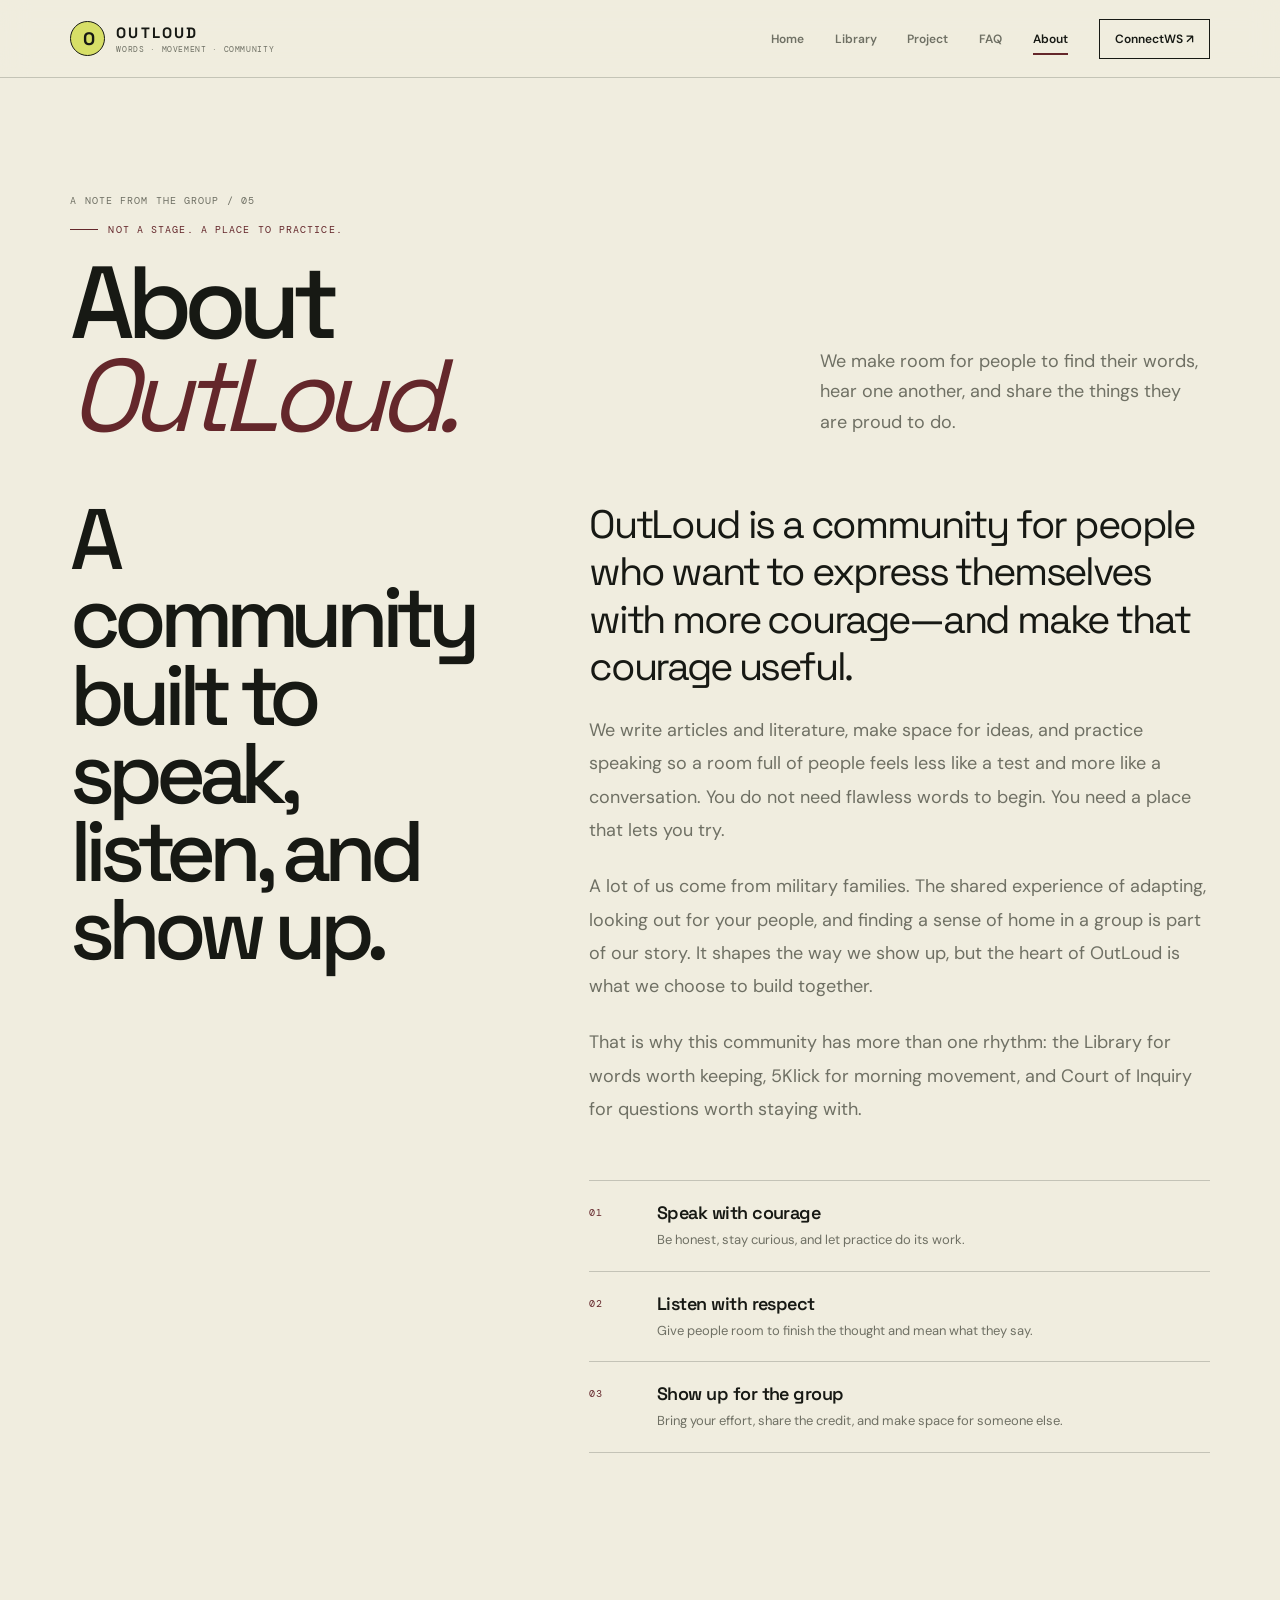
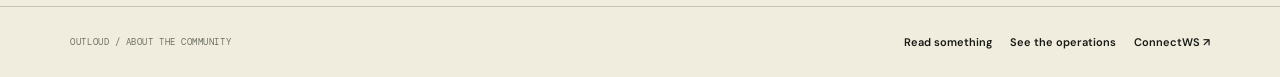
==== about.html @ 9e8a2b51 "Edited the whole shi, so v1" ====
<!doctype html>
<html lang="en">
  <head>
    <meta charset="UTF-8" />
    <meta name="viewport" content="width=device-width, initial-scale=1.0" />
    <meta name="theme-color" content="#f0eddf" />
    <meta name="description" content="Meet OutLoud: a community for expression, curiosity, and showing up for one another." />
    <title>About — OutLoud</title>
    <link rel="stylesheet" href="./site.css" />
    <script src="./site.js" defer></script>
  </head>
  <body>
    <header class="site-header">
      <a class="brand" href="./index.html" aria-label="OutLoud home">
        <span class="brand-mark" aria-hidden="true">O</span>
        <span>OUTLOUD<span class="brand-caption">WORDS · MOVEMENT · COMMUNITY</span></span>
      </a>
      <button class="menu-toggle" type="button" aria-label="Open navigation" aria-expanded="false" aria-controls="primary-nav"><span></span></button>
      <nav class="primary-nav" id="primary-nav" aria-label="Main navigation">
        <a href="./index.html">Home</a><a href="./library.html">Library</a>
        <a href="./project.html">Project</a><a href="./faq.html">FAQ</a><a href="./about.html" aria-current="page">About</a>
        <a class="nav-cta" href="./connectws.html">ConnectWS <span aria-hidden="true">↗</span></a>
      </nav>
    </header>

    <main class="page-main">
      <section class="page-intro wrap">
        <div>
          <span class="micro-label page-number">A NOTE FROM THE GROUP / 05</span>
          <p class="eyebrow">Not a stage. A place to practice.</p>
          <h1 class="display-title">About<br /><em>OutLoud.</em></h1>
        </div>
        <p class="lead">We make room for people to find their words, hear one another, and share the things they are proud to do.</p>
      </section>

      <section class="about-grid wrap">
        <h2 class="display-title">A community built to speak, listen, and show up.</h2>
        <div class="about-copy">
          <p>OutLoud is a community for people who want to express themselves with more courage—and make that courage useful.</p>
          <p>We write articles and literature, make space for ideas, and practice speaking so a room full of people feels less like a test and more like a conversation. You do not need flawless words to begin. You need a place that lets you try.</p>
          <p>A lot of us come from military families. The shared experience of adapting, looking out for your people, and finding a sense of home in a group is part of our story. It shapes the way we show up, but the heart of OutLoud is what we choose to build together.</p>
          <p>That is why this community has more than one rhythm: the Library for words worth keeping, 5Klick for morning movement, and Court of Inquiry for questions worth staying with.</p>

          <div class="value-list" aria-label="What guides OutLoud">
            <article class="value-row">
              <span class="micro-label">01</span>
              <div><h2>Speak with courage</h2><p>Be honest, stay curious, and let practice do its work.</p></div>
            </article>
            <article class="value-row">
              <span class="micro-label">02</span>
              <div><h2>Listen with respect</h2><p>Give people room to finish the thought and mean what they say.</p></div>
            </article>
            <article class="value-row">
              <span class="micro-label">03</span>
              <div><h2>Show up for the group</h2><p>Bring your effort, share the credit, and make space for someone else.</p></div>
            </article>
          </div>
        </div>
      </section>
    </main>

    <footer class="site-footer">
      <div class="footer-inner">
        <p>OUTLOUD / ABOUT THE COMMUNITY</p>
        <nav class="footer-links" aria-label="Footer navigation">
          <a href="./library.html">Read something</a><a href="./project.html">See the operations</a><a href="./connectws.html">ConnectWS ↗</a>
        </nav>
      </div>
    </footer>
  </body>
</html>
---- site.css ----
@import url("https://fonts.googleapis.com/css2?family=DM+Mono:wght@400;500&family=DM+Sans:wght@400;500;600;700&family=Space+Grotesk:wght@400;500;600;700&display=swap");

:root {
  color-scheme: light;
  --paper: #f0eddf;
  --paper-deep: #e4dfcd;
  --ink: #171914;
  --muted: #6f7064;
  --line: rgba(23, 25, 20, 0.2);
  --signal: #d7df67;
  --wine: #64272b;
  --white: #faf9f3;
  --font-display: "Space Grotesk", sans-serif;
  --font-body: "DM Sans", sans-serif;
  --font-mono: "DM Mono", monospace;
}

* {
  box-sizing: border-box;
}

html {
  min-width: 320px;
  scroll-behavior: smooth;
  background: var(--paper);
}

body {
  margin: 0;
  color: var(--ink);
  background: var(--paper);
  font-family: var(--font-body);
  -webkit-font-smoothing: antialiased;
}

body,
button,
input,
textarea {
  font-family: var(--font-body);
}

a {
  color: inherit;
  text-decoration: none;
}

button,
input,
textarea {
  color: inherit;
}

button,
a {
  -webkit-tap-highlight-color: transparent;
}

::selection {
  color: var(--ink);
  background: var(--signal);
}

.visually-hidden {
  position: absolute;
  width: 1px;
  height: 1px;
  overflow: hidden;
  clip: rect(0, 0, 0, 0);
  white-space: nowrap;
  clip-path: inset(50%);
}

:focus-visible {
  outline: 2px solid var(--wine);
  outline-offset: 4px;
}

.site-header {
  position: sticky;
  z-index: 20;
  top: 0;
  display: flex;
  min-height: 78px;
  align-items: center;
  justify-content: space-between;
  gap: 24px;
  padding: 10px clamp(20px, 5.5vw, 84px);
  border-bottom: 1px solid var(--line);
  background: rgba(240, 237, 223, 0.94);
  backdrop-filter: blur(14px);
}

.brand {
  display: inline-flex;
  flex: 0 0 auto;
  align-items: center;
  gap: 11px;
  font-family: var(--font-display);
  font-size: 15px;
  font-weight: 700;
  letter-spacing: 0.14em;
  line-height: 1;
}

.brand-mark {
  display: grid;
  width: 35px;
  height: 35px;
  place-items: center;
  border: 1px solid var(--ink);
  border-radius: 50%;
  background: var(--signal);
  font-size: 18px;
  letter-spacing: -0.08em;
}

.brand-caption {
  display: block;
  margin-top: 5px;
  color: var(--muted);
  font-family: var(--font-mono);
  font-size: 8px;
  font-weight: 400;
  letter-spacing: 0.08em;
}

.primary-nav {
  display: flex;
  align-items: center;
  gap: clamp(16px, 2.4vw, 36px);
}

.primary-nav a {
  padding: 8px 0;
  color: var(--muted);
  font-size: 12px;
  font-weight: 600;
  transition: color 160ms ease;
}

.primary-nav a:hover,
.primary-nav a[aria-current="page"] {
  color: var(--ink);
}

.primary-nav a[aria-current="page"] {
  box-shadow: inset 0 -2px var(--wine);
}

.nav-cta {
  padding: 11px 15px !important;
  border: 1px solid var(--ink);
  color: var(--ink) !important;
}

.nav-cta:hover {
  background: var(--ink);
  color: var(--paper) !important;
}

.menu-toggle {
  display: none;
  width: 42px;
  height: 42px;
  align-items: center;
  justify-content: center;
  border: 1px solid var(--ink);
  background: transparent;
  cursor: pointer;
}

.menu-toggle span,
.menu-toggle::before,
.menu-toggle::after {
  position: absolute;
  width: 17px;
  height: 1px;
  background: var(--ink);
  content: "";
  transition: transform 160ms ease;
}

.menu-toggle {
  position: relative;
}

.menu-toggle span {
  transform: translateY(0);
}

.menu-toggle::before {
  transform: translateY(-5px);
}

.menu-toggle::after {
  transform: translateY(5px);
}

.menu-toggle[aria-expanded="true"] span {
  transform: scaleX(0);
}

.menu-toggle[aria-expanded="true"]::before {
  transform: rotate(45deg);
}

.menu-toggle[aria-expanded="true"]::after {
  transform: rotate(-45deg);
}

.page-main {
  min-height: 72vh;
}

.wrap {
  width: min(1280px, calc(100% - clamp(40px, 11vw, 168px)));
  margin-inline: auto;
}

.eyebrow,
.micro-label {
  font-family: var(--font-mono);
  font-size: 10px;
  letter-spacing: 0.11em;
  line-height: 1.5;
  text-transform: uppercase;
}

.eyebrow {
  display: flex;
  align-items: center;
  gap: 10px;
  margin: 0 0 19px;
  color: var(--wine);
}

.eyebrow::before {
  width: 28px;
  height: 1px;
  background: currentColor;
  content: "";
}

.display-title {
  margin: 0;
  font-family: var(--font-display);
  font-size: clamp(3.2rem, 8.5vw, 8.2rem);
  font-weight: 500;
  letter-spacing: -0.085em;
  line-height: 0.91;
}

.display-title em {
  color: var(--wine);
  font-weight: 400;
}

.lead {
  max-width: 490px;
  color: var(--muted);
  font-size: clamp(15px, 1.5vw, 18px);
  line-height: 1.7;
}

.button {
  display: inline-flex;
  min-height: 48px;
  align-items: center;
  justify-content: center;
  gap: 18px;
  padding: 0 18px;
  border: 1px solid var(--ink);
  background: transparent;
  font-size: 11px;
  font-weight: 700;
  letter-spacing: 0.07em;
  text-transform: uppercase;
  transition:
    background 160ms ease,
    color 160ms ease,
    transform 160ms ease;
}

.button:hover {
  transform: translateY(-2px);
  background: var(--ink);
  color: var(--paper);
}

.button--dark {
  background: var(--ink);
  color: var(--paper);
}

.button--dark:hover {
  background: var(--wine);
}

.button-arrow {
  font-size: 17px;
  line-height: 0;
}

.home-hero {
  position: relative;
  display: grid;
  min-height: min(760px, calc(100svh - 78px));
  grid-template-columns: 1.1fr 0.9fr;
  align-items: center;
  overflow: hidden;
  padding-block: 70px 82px;
}

.home-hero::before {
  position: absolute;
  top: 7%;
  right: -9%;
  width: min(58vw, 790px);
  aspect-ratio: 1;
  border: 1px solid var(--line);
  border-radius: 50%;
  content: "";
}

.hero-copy {
  position: relative;
  z-index: 2;
  padding: 0 0 22px;
}

.hero-copy .display-title {
  max-width: 750px;
  font-size: clamp(3.8rem, 7.2vw, 7rem);
}

.hero-copy .lead {
  margin: 27px 0 27px;
}

.hero-actions {
  display: flex;
  flex-wrap: wrap;
  gap: 10px;
}

.hero-art {
  position: relative;
  z-index: 1;
  display: grid;
  min-height: 450px;
  place-items: center;
}

.hero-art::before {
  position: absolute;
  width: min(36vw, 450px);
  aspect-ratio: 1;
  border-radius: 50%;
  background: var(--signal);
  content: "";
}

.hero-art img {
  position: relative;
  width: min(62%, 330px);
  height: auto;
  transform: rotate(9deg);
}

.orbit-note {
  position: absolute;
  right: 3%;
  bottom: 8%;
  display: grid;
  width: 104px;
  height: 104px;
  place-items: center;
  border: 1px solid var(--ink);
  border-radius: 50%;
  background: var(--paper);
  font-family: var(--font-mono);
  font-size: 9px;
  line-height: 1.5;
  text-align: center;
  transform: rotate(10deg);
}

.hero-index {
  position: absolute;
  right: 0;
  bottom: 22px;
  left: 0;
  display: flex;
  justify-content: space-between;
  padding-top: 12px;
  border-top: 1px solid var(--line);
  color: var(--muted);
}

.hero-index span:last-child {
  color: var(--ink);
}

.ticker {
  overflow: hidden;
  border-block: 1px solid var(--ink);
  background: var(--signal);
}

.ticker-track {
  display: flex;
  width: max-content;
  align-items: center;
  gap: 32px;
  padding: 13px 0;
  animation: ticker-scroll 28s linear infinite;
}

.ticker-track span {
  font-family: var(--font-mono);
  font-size: 10px;
  letter-spacing: 0.12em;
  text-transform: uppercase;
}

.ticker-track b {
  color: var(--wine);
  font-size: 16px;
}

@keyframes ticker-scroll {
  to {
    transform: translateX(-50%);
  }
}

.section {
  padding-block: clamp(76px, 10vw, 142px);
}

.section-heading {
  display: flex;
  align-items: end;
  justify-content: space-between;
  gap: 30px;
  margin-bottom: 38px;
}

.section-heading h2 {
  max-width: 680px;
  margin: 0;
  font-family: var(--font-display);
  font-size: clamp(2.4rem, 5.8vw, 5.6rem);
  font-weight: 500;
  letter-spacing: -0.075em;
  line-height: 0.97;
}

.section-heading p {
  max-width: 340px;
  margin: 0;
  color: var(--muted);
  font-size: 14px;
  line-height: 1.65;
}

.home-cards {
  display: grid;
  grid-template-columns: 1fr 1fr;
  gap: 14px;
}

.home-card {
  position: relative;
  display: flex;
  min-height: 290px;
  flex-direction: column;
  justify-content: space-between;
  overflow: hidden;
  padding: clamp(22px, 3.2vw, 42px);
  border: 1px solid var(--ink);
  background: var(--white);
}

.home-card--signal {
  background: var(--signal);
}

.home-card .micro-label {
  color: var(--muted);
}

.home-card h3 {
  max-width: 470px;
  margin: 42px 0 8px;
  font-family: var(--font-display);
  font-size: clamp(2rem, 4vw, 3.8rem);
  font-weight: 500;
  letter-spacing: -0.07em;
  line-height: 0.95;
}

.home-card p {
  max-width: 390px;
  margin: 12px 0 24px;
  color: var(--muted);
  font-size: 14px;
  line-height: 1.6;
}

.card-link {
  display: inline-flex;
  width: fit-content;
  align-items: center;
  gap: 12px;
  padding-bottom: 4px;
  border-bottom: 1px solid currentColor;
  font-size: 11px;
  font-weight: 700;
  letter-spacing: 0.06em;
  text-transform: uppercase;
}

.home-card .card-index {
  position: absolute;
  top: 17px;
  right: 20px;
  font-family: var(--font-mono);
  font-size: 10px;
}

.manifesto {
  display: grid;
  grid-template-columns: 0.75fr 1.25fr;
  gap: clamp(34px, 8vw, 120px);
  border-top: 1px solid var(--line);
}

.manifesto h2 {
  margin: 0;
  font-family: var(--font-display);
  font-size: clamp(2.4rem, 5vw, 4.8rem);
  font-weight: 500;
  letter-spacing: -0.08em;
  line-height: 0.98;
}

.manifesto-copy {
  max-width: 590px;
  padding-top: 7px;
  color: var(--muted);
  font-size: 16px;
  line-height: 1.8;
}

.manifesto-copy strong {
  color: var(--ink);
}

.page-intro {
  display: grid;
  grid-template-columns: 1fr 0.55fr;
  align-items: end;
  gap: 40px;
  padding-block: clamp(65px, 9vw, 120px) 48px;
}

.page-intro .display-title {
  font-size: clamp(3.4rem, 8vw, 7.4rem);
}

.page-intro .lead {
  margin: 0 0 5px;
}

.page-number {
  display: block;
  margin-bottom: 14px;
  color: var(--muted);
}

.library-board {
  padding-block: clamp(48px, 7vw, 88px) 100px;
  background: var(--ink);
  color: var(--paper);
}

.library-board .section-heading {
  border-bottom: 1px solid rgba(240, 237, 223, 0.25);
  padding-bottom: 24px;
}

.library-board .section-heading h2 {
  font-size: clamp(2rem, 4vw, 3.7rem);
}

.library-board .section-heading p,
.library-board .micro-label {
  color: #b7b7a9;
}

.library-controls {
  display: flex;
  flex-wrap: wrap;
  align-items: center;
  justify-content: space-between;
  gap: 16px;
  margin-bottom: 22px;
}

.filter-list {
  display: flex;
  flex-wrap: wrap;
  gap: 8px;
}

.filter-button {
  min-height: 36px;
  padding: 0 13px;
  border: 1px solid rgba(240, 237, 223, 0.34);
  background: transparent;
  color: var(--paper);
  cursor: pointer;
  font-size: 11px;
}

.filter-button[aria-pressed="true"],
.filter-button:hover {
  border-color: var(--signal);
  background: var(--signal);
  color: var(--ink);
}

.library-search {
  width: min(100%, 260px);
  min-height: 38px;
  padding: 0 12px;
  border: 1px solid rgba(240, 237, 223, 0.34);
  border-radius: 0;
  background: transparent;
  color: var(--paper);
  font-size: 12px;
}

.library-search::placeholder {
  color: #b7b7a9;
}

.story-list {
  display: grid;
  grid-template-columns: repeat(2, minmax(0, 1fr));
  gap: 12px;
}

.story-card {
  align-self: start;
  border: 1px solid rgba(240, 237, 223, 0.32);
  background: #22241e;
}

.story-card[hidden] {
  display: none;
}

.story-card summary {
  position: relative;
  display: flex;
  min-height: 240px;
  flex-direction: column;
  justify-content: space-between;
  padding: clamp(20px, 3vw, 34px);
  cursor: pointer;
  list-style: none;
}

.story-card summary::-webkit-details-marker {
  display: none;
}

.story-meta {
  display: flex;
  align-items: center;
  justify-content: space-between;
  gap: 14px;
  color: #b7b7a9;
  font-family: var(--font-mono);
  font-size: 9px;
  letter-spacing: 0.08em;
  text-transform: uppercase;
}

.story-category {
  color: var(--signal);
}

.story-card h3 {
  max-width: 540px;
  margin: 44px 0 10px;
  font-family: var(--font-display);
  font-size: clamp(1.7rem, 3.1vw, 3rem);
  font-weight: 500;
  letter-spacing: -0.065em;
  line-height: 0.98;
}

.story-card .story-teaser {
  max-width: 500px;
  margin: 0;
  color: #c1c1b6;
  font-size: 13px;
  line-height: 1.6;
}

.story-read {
  display: inline-flex;
  align-items: center;
  gap: 9px;
  margin-top: 19px;
  color: var(--signal);
  font-size: 10px;
  font-weight: 700;
  letter-spacing: 0.09em;
  text-transform: uppercase;
}

.story-body {
  padding: 0 clamp(20px, 3vw, 34px) 30px;
  border-top: 1px solid rgba(240, 237, 223, 0.2);
  color: #d6d5ca;
  font-size: 14px;
  line-height: 1.8;
}

.story-body p {
  max-width: 680px;
}

.empty-results {
  grid-column: 1 / -1;
  padding: 28px 0;
  color: #c1c1b6;
}

.operations-grid {
  display: grid;
  grid-template-columns: 1fr 1fr;
  gap: 14px;
  padding-bottom: 64px;
}

.operation-card {
  position: relative;
  display: flex;
  min-height: 470px;
  flex-direction: column;
  justify-content: space-between;
  overflow: hidden;
  padding: clamp(24px, 3.5vw, 46px);
  border: 1px solid var(--ink);
  background: var(--paper-deep);
}

.operation-card--coi {
  background: var(--wine);
  color: var(--paper);
}

.operation-top {
  display: flex;
  justify-content: space-between;
  gap: 18px;
}

.operation-index {
  font-family: var(--font-mono);
  font-size: 10px;
}

.operation-stamp {
  display: grid;
  width: 74px;
  height: 74px;
  place-items: center;
  border: 1px solid currentColor;
  border-radius: 50%;
  font-family: var(--font-mono);
  font-size: 9px;
  line-height: 1.4;
  text-align: center;
  transform: rotate(9deg);
}

.operation-card h2 {
  position: relative;
  z-index: 1;
  max-width: 500px;
  margin: 68px 0 12px;
  font-family: var(--font-display);
  font-size: clamp(2.5rem, 5.5vw, 5.5rem);
  font-weight: 500;
  letter-spacing: -0.08em;
  line-height: 0.9;
}

.operation-card p {
  position: relative;
  z-index: 1;
  max-width: 400px;
  color: var(--muted);
  font-size: 14px;
  line-height: 1.65;
}

.operation-card--coi p {
  color: #e1ccca;
}

.operation-mark {
  position: absolute;
  right: -26px;
  bottom: 58px;
  color: rgba(23, 25, 20, 0.07);
  font-family: var(--font-display);
  font-size: clamp(9rem, 20vw, 18rem);
  font-weight: 700;
  letter-spacing: -0.12em;
  line-height: 0.8;
}

.operation-card--coi .operation-mark {
  color: rgba(240, 237, 223, 0.08);
}

.operation-card .card-link {
  position: relative;
  z-index: 1;
}

.operation-details {
  padding-block: 55px 85px;
  border-top: 1px solid var(--line);
}

.operation-detail {
  display: grid;
  grid-template-columns: 0.75fr 1.25fr;
  gap: clamp(34px, 7vw, 110px);
  padding-block: clamp(38px, 6vw, 72px);
  border-bottom: 1px solid var(--line);
  scroll-margin-top: 90px;
}

.operation-detail h2 {
  margin: 0;
  font-family: var(--font-display);
  font-size: clamp(2.6rem, 5.6vw, 5.6rem);
  font-weight: 500;
  letter-spacing: -0.08em;
  line-height: 0.9;
}

.operation-detail h2 span {
  display: block;
  margin-bottom: 12px;
  color: var(--wine);
  font-family: var(--font-mono);
  font-size: 10px;
  letter-spacing: 0.1em;
}

.operation-detail-copy {
  max-width: 680px;
  color: var(--muted);
  font-size: 15px;
  line-height: 1.8;
}

.operation-detail-copy h3 {
  margin: 28px 0 10px;
  color: var(--ink);
  font-family: var(--font-display);
  font-size: 20px;
  letter-spacing: -0.03em;
}

.report-grid {
  display: grid;
  grid-template-columns: repeat(2, minmax(0, 1fr));
  gap: 9px;
  margin-top: 24px;
}

.report-cell {
  padding: 18px;
  border: 1px solid var(--line);
  background: rgba(250, 249, 243, 0.55);
}

.report-cell .micro-label {
  display: block;
  margin-bottom: 7px;
  color: var(--wine);
}

.report-cell p {
  margin: 0;
  color: var(--ink);
  font-size: 13px;
  line-height: 1.6;
}

.notice {
  padding: 13px 15px;
  border-left: 2px solid var(--wine);
  background: var(--paper-deep);
  color: var(--muted);
  font-size: 12px;
  line-height: 1.6;
}

.faq-list {
  padding-bottom: clamp(80px, 11vw, 140px);
}

.faq-item {
  border-top: 1px solid var(--ink);
}

.faq-item:last-child {
  border-bottom: 1px solid var(--ink);
}

.faq-item summary {
  display: grid;
  grid-template-columns: 60px 1fr 30px;
  align-items: center;
  gap: 16px;
  padding: 23px 0;
  cursor: pointer;
  list-style: none;
}

.faq-item summary::-webkit-details-marker {
  display: none;
}

.faq-number {
  color: var(--wine);
  font-family: var(--font-mono);
  font-size: 10px;
}

.faq-question {
  font-family: var(--font-display);
  font-size: clamp(1.2rem, 2.4vw, 2rem);
  font-weight: 500;
  letter-spacing: -0.045em;
}

.faq-plus {
  position: relative;
  width: 21px;
  height: 21px;
  justify-self: end;
}

.faq-plus::before,
.faq-plus::after {
  position: absolute;
  top: 10px;
  left: 2px;
  width: 17px;
  height: 1px;
  background: var(--ink);
  content: "";
  transition: transform 160ms ease;
}

.faq-plus::after {
  transform: rotate(90deg);
}

.faq-item[open] .faq-plus::after {
  transform: rotate(0);
}

.faq-answer {
  max-width: 720px;
  margin: -4px 45px 24px 76px;
  color: var(--muted);
  font-size: 14px;
  line-height: 1.8;
}

.about-grid {
  display: grid;
  grid-template-columns: 0.72fr 1.28fr;
  gap: clamp(38px, 9vw, 130px);
  padding-block: 10px clamp(88px, 12vw, 155px);
}

.about-grid .display-title {
  position: sticky;
  top: 120px;
  align-self: start;
  font-size: clamp(3rem, 6.7vw, 6.6rem);
}

.about-copy {
  max-width: 720px;
}

.about-copy > p {
  margin: 0 0 23px;
  color: var(--muted);
  font-size: clamp(15px, 1.6vw, 18px);
  line-height: 1.85;
}

.about-copy > p:first-child {
  color: var(--ink);
  font-family: var(--font-display);
  font-size: clamp(1.6rem, 3.1vw, 2.7rem);
  letter-spacing: -0.055em;
  line-height: 1.2;
}

.value-list {
  margin-top: 54px;
  border-top: 1px solid var(--line);
}

.value-row {
  display: grid;
  grid-template-columns: 50px 1fr;
  gap: 18px;
  padding: 20px 0;
  border-bottom: 1px solid var(--line);
}

.value-row .micro-label {
  padding-top: 4px;
  color: var(--wine);
}

.value-row h2 {
  margin: 0 0 5px;
  font-family: var(--font-display);
  font-size: 18px;
  font-weight: 600;
  letter-spacing: -0.03em;
}

.value-row p {
  margin: 0;
  color: var(--muted);
  font-size: 13px;
  line-height: 1.65;
}

.contact-layout {
  display: grid;
  grid-template-columns: 0.7fr 1.3fr;
  gap: clamp(36px, 9vw, 130px);
  padding-block: 10px clamp(88px, 12vw, 150px);
}

.contact-aside {
  padding-top: 8px;
}

.contact-aside h2 {
  margin: 0 0 18px;
  font-family: var(--font-display);
  font-size: clamp(2rem, 3.8vw, 3.5rem);
  font-weight: 500;
  letter-spacing: -0.07em;
  line-height: 0.98;
}

.contact-aside p {
  color: var(--muted);
  font-size: 14px;
  line-height: 1.75;
}

.contact-form {
  display: grid;
  grid-template-columns: 1fr 1fr;
  gap: 21px 14px;
}

.form-field {
  display: flex;
  flex-direction: column;
  gap: 8px;
}

.form-field--wide {
  grid-column: 1 / -1;
}

.form-field label {
  font-family: var(--font-mono);
  font-size: 10px;
  letter-spacing: 0.08em;
  text-transform: uppercase;
}

.form-field input,
.form-field textarea {
  width: 100%;
  min-height: 48px;
  padding: 12px 13px;
  border: 1px solid var(--line);
  border-radius: 0;
  background: rgba(250, 249, 243, 0.5);
  font-size: 14px;
}

.form-field textarea {
  min-height: 145px;
  resize: vertical;
}

.form-field input[type="file"] {
  padding: 11px;
  font-size: 12px;
}

.form-help,
.form-status {
  color: var(--muted);
  font-size: 12px;
  line-height: 1.6;
}

.form-status {
  grid-column: 1 / -1;
  min-height: 1.5em;
  margin: 0;
}

.form-submit {
  justify-self: start;
  cursor: pointer;
}

.site-footer {
  padding: 28px clamp(20px, 5.5vw, 84px);
  border-top: 1px solid var(--line);
}

.footer-inner {
  display: flex;
  align-items: center;
  justify-content: space-between;
  gap: 18px;
}

.footer-inner p {
  margin: 0;
  color: var(--muted);
  font-family: var(--font-mono);
  font-size: 9px;
  letter-spacing: 0.06em;
}

.footer-links {
  display: flex;
  flex-wrap: wrap;
  gap: 18px;
  font-size: 11px;
  font-weight: 600;
}

@media (max-width: 850px) {
  .site-header {
    min-height: 70px;
  }

  .menu-toggle {
    display: inline-flex;
  }

  .primary-nav {
    position: absolute;
    top: calc(100% + 1px);
    right: 0;
    left: 0;
    display: none;
    align-items: stretch;
    gap: 0;
    padding: 10px 24px 18px;
    border-bottom: 1px solid var(--line);
    background: var(--paper);
  }

  .primary-nav.is-open {
    display: flex;
    flex-direction: column;
  }

  .primary-nav a {
    padding: 14px 0;
    border-bottom: 1px solid var(--line);
  }

  .nav-cta {
    width: fit-content;
    margin-top: 10px;
    padding-inline: 14px !important;
    border: 1px solid var(--ink) !important;
  }

  .home-hero {
    min-height: auto;
    grid-template-columns: 1fr 0.7fr;
    padding-block: 82px 105px;
  }

  .hero-art {
    min-height: 350px;
  }

  .hero-copy .display-title {
    font-size: clamp(3.7rem, 10.5vw, 6.7rem);
  }

  .operation-card {
    min-height: 400px;
  }
}

@media (max-width: 620px) {
  .wrap {
    width: calc(100% - 40px);
  }

  .home-hero {
    display: flex;
    min-height: auto;
    flex-direction: column;
    align-items: stretch;
    padding-block: 66px 85px;
  }

  .home-hero::before {
    top: 39%;
    right: -50%;
    width: 100vw;
  }

  .hero-copy {
    padding-bottom: 0;
  }

  .hero-copy .display-title {
    font-size: clamp(4rem, 18vw, 6.7rem);
  }

  .hero-copy .lead {
    max-width: 410px;
    margin-block: 19px 22px;
    font-size: 15px;
  }

  .hero-art {
    min-height: 285px;
    margin-top: 8px;
  }

  .hero-art::before {
    width: 235px;
  }

  .hero-art img {
    width: 160px;
  }

  .orbit-note {
    right: 7%;
    bottom: 3%;
    width: 82px;
    height: 82px;
    font-size: 8px;
  }

  .hero-index {
    bottom: 17px;
    font-size: 9px;
  }

  .section {
    padding-block: 72px;
  }

  .section-heading {
    align-items: start;
    flex-direction: column;
    gap: 14px;
    margin-bottom: 25px;
  }

  .section-heading h2 {
    font-size: clamp(2.8rem, 12vw, 4.3rem);
  }

  .home-cards,
  .story-list,
  .operations-grid {
    grid-template-columns: 1fr;
  }

  .home-card {
    min-height: 255px;
  }

  .manifesto,
  .about-grid,
  .contact-layout,
  .operation-detail {
    grid-template-columns: 1fr;
    gap: 25px;
  }

  .manifesto h2 {
    max-width: 420px;
  }

  .page-intro {
    grid-template-columns: 1fr;
    gap: 23px;
    padding-block: 67px 34px;
  }

  .page-intro .display-title {
    font-size: clamp(3.6rem, 16vw, 5.8rem);
  }

  .page-intro .lead {
    max-width: 460px;
  }

  .library-board {
    padding-bottom: 72px;
  }

  .library-controls {
    align-items: stretch;
    flex-direction: column-reverse;
  }

  .library-search {
    width: 100%;
  }

  .story-card summary {
    min-height: 215px;
  }

  .operation-card {
    min-height: 375px;
  }

  .operation-detail {
    padding-block: 40px;
  }

  .report-grid {
    grid-template-columns: 1fr;
  }

  .faq-item summary {
    grid-template-columns: 33px 1fr 24px;
    gap: 9px;
    padding-block: 19px;
  }

  .faq-answer {
    margin: -2px 25px 22px 42px;
    font-size: 13px;
  }

  .about-grid {
    padding-bottom: 80px;
  }

  .about-grid .display-title {
    position: static;
    font-size: clamp(3.5rem, 15vw, 5.4rem);
  }

  .contact-layout {
    padding-bottom: 80px;
  }

  .contact-form {
    grid-template-columns: 1fr;
  }

  .form-field--wide,
  .form-status {
    grid-column: auto;
  }

  .site-footer {
    padding-block: 22px;
  }

  .footer-inner {
    align-items: start;
    flex-direction: column;
  }
}

@media (prefers-reduced-motion: reduce) {
  *,
  *::before,
  *::after {
    scroll-behavior: auto !important;
    animation-duration: 0.01ms !important;
    animation-iteration-count: 1 !important;
    transition-duration: 0.01ms !important;
  }
}
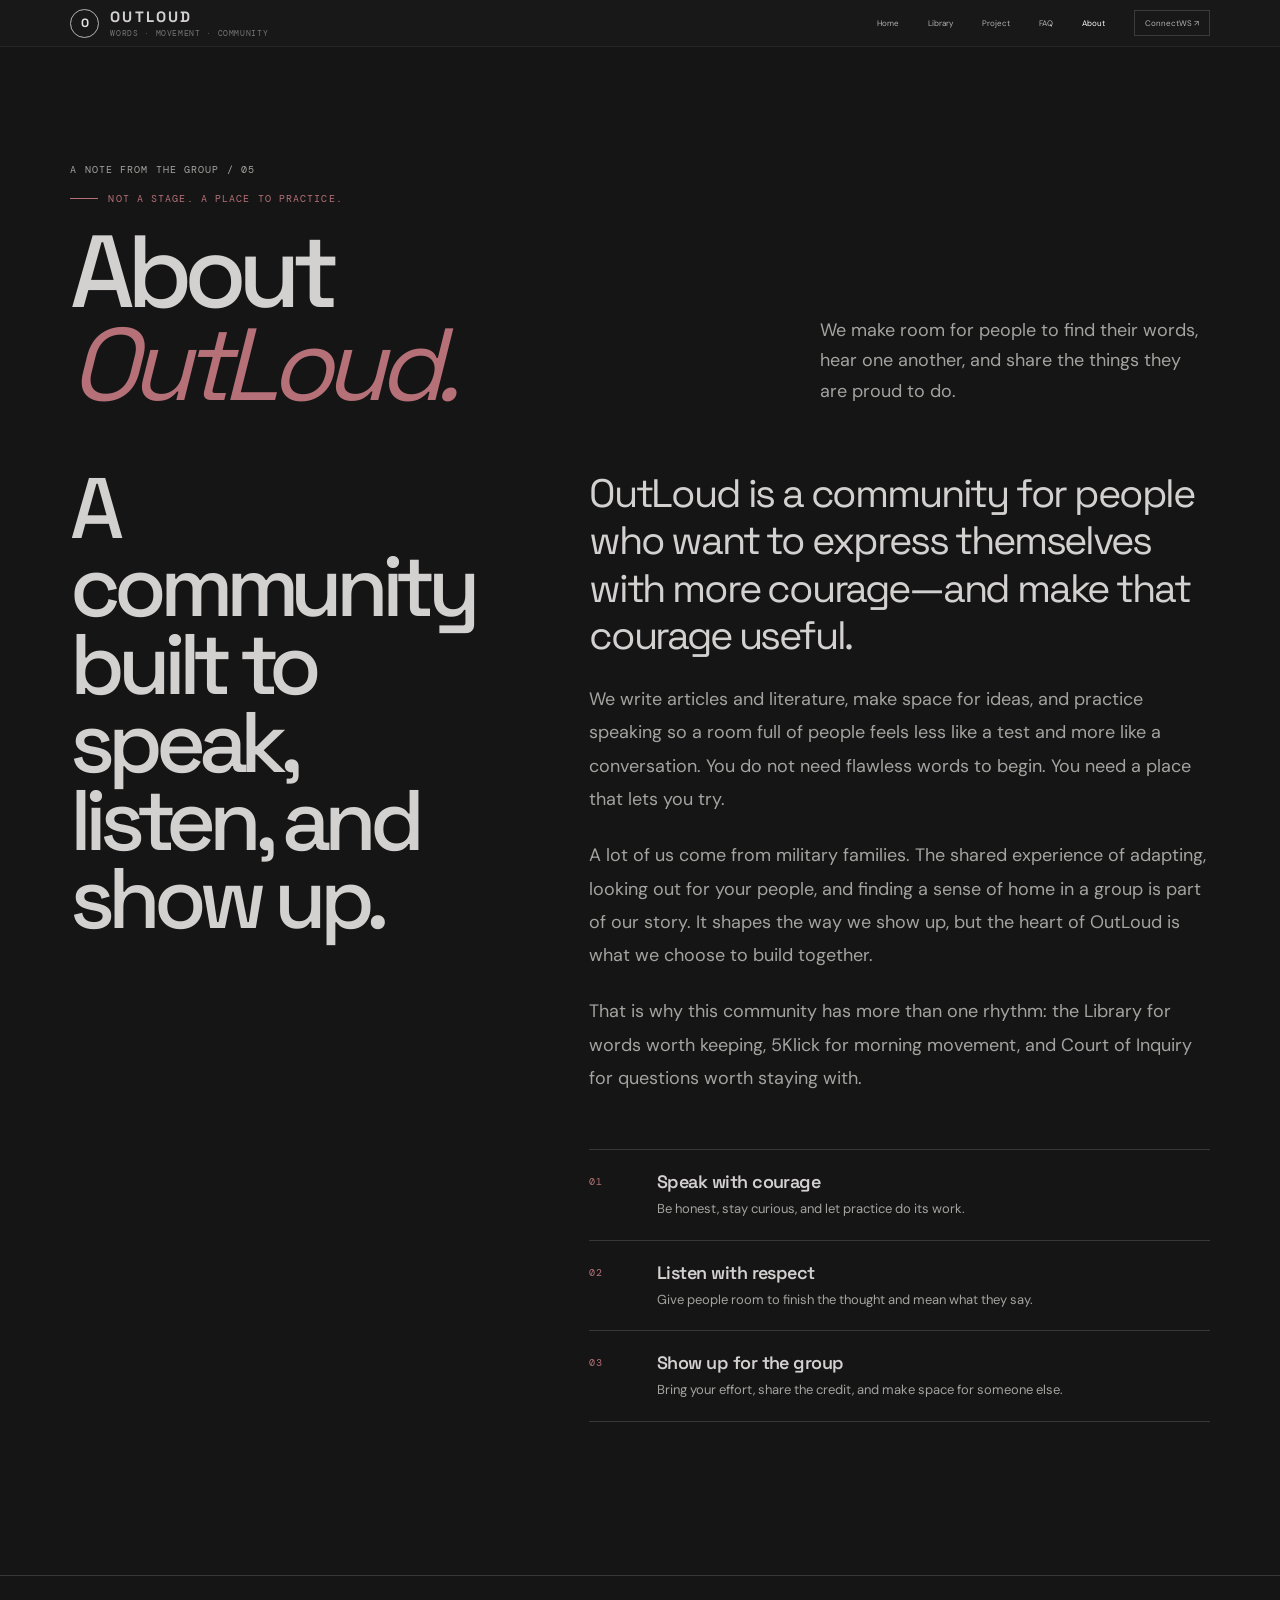
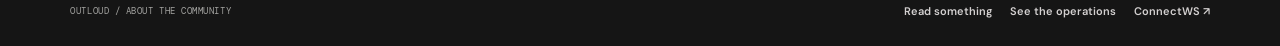
==== commit 450fab2e: "I am tired af, but v2 finally, need further finishing but-- v2" ====
--- a/about.html
+++ b/about.html
@@ -3,7 +3,7 @@
   <head>
     <meta charset="UTF-8" />
     <meta name="viewport" content="width=device-width, initial-scale=1.0" />
-    <meta name="theme-color" content="#f0eddf" />
+    <meta name="theme-color" content="#151515" />
     <meta name="description" content="Meet OutLoud: a community for expression, curiosity, and showing up for one another." />
     <title>About — OutLoud</title>
     <link rel="stylesheet" href="./site.css" />
--- a/site.css
+++ b/site.css
@@ -1,15 +1,15 @@
 @import url("https://fonts.googleapis.com/css2?family=DM+Mono:wght@400;500&family=DM+Sans:wght@400;500;600;700&family=Space+Grotesk:wght@400;500;600;700&display=swap");
 
 :root {
-  color-scheme: light;
-  --paper: #f0eddf;
-  --paper-deep: #e4dfcd;
-  --ink: #171914;
-  --muted: #6f7064;
-  --line: rgba(23, 25, 20, 0.2);
-  --signal: #d7df67;
-  --wine: #64272b;
-  --white: #faf9f3;
+  color-scheme: dark;
+  --paper: #151515;
+  --paper-deep: #20201f;
+  --ink: #d3d0d0;
+  --muted: #a3a3a0;
+  --line: rgba(211, 208, 208, 0.18);
+  --signal: #80bdb5;
+  --wine: #b67178;
+  --white: #202221;
   --font-display: "Space Grotesk", sans-serif;
   --font-body: "DM Sans", sans-serif;
   --font-mono: "DM Mono", monospace;
@@ -81,14 +81,15 @@
   z-index: 20;
   top: 0;
   display: flex;
-  min-height: 78px;
+  height: 47px;
+  min-height: 47px;
   align-items: center;
   justify-content: space-between;
   gap: 24px;
-  padding: 10px clamp(20px, 5.5vw, 84px);
-  border-bottom: 1px solid var(--line);
-  background: rgba(240, 237, 223, 0.94);
-  backdrop-filter: blur(14px);
+  padding: 6px clamp(20px, 5.5vw, 84px);
+  border-bottom: 1px solid #252525;
+  background: #181818;
+  color: var(--ink);
 }
 
 .brand {
@@ -105,20 +106,21 @@
 
 .brand-mark {
   display: grid;
-  width: 35px;
-  height: 35px;
+  width: 29px;
+  height: 29px;
   place-items: center;
-  border: 1px solid var(--ink);
+  border: 1px solid #b4b4b4;
   border-radius: 50%;
-  background: var(--signal);
-  font-size: 18px;
+  background: transparent;
+  color: #e2e2e2;
+  font-size: 12px;
   letter-spacing: -0.08em;
 }
 
 .brand-caption {
   display: block;
   margin-top: 5px;
-  color: var(--muted);
+  color: #767676;
   font-family: var(--font-mono);
   font-size: 8px;
   font-weight: 400;
@@ -128,44 +130,45 @@
 .primary-nav {
   display: flex;
   align-items: center;
-  gap: clamp(16px, 2.4vw, 36px);
+  gap: clamp(16px, 2.45vw, 29px);
 }
 
 .primary-nav a {
   padding: 8px 0;
-  color: var(--muted);
-  font-size: 12px;
-  font-weight: 600;
+  color: #b2b2b2;
+  font-size: 8px;
+  font-weight: 400;
   transition: color 160ms ease;
 }
 
 .primary-nav a:hover,
 .primary-nav a[aria-current="page"] {
-  color: var(--ink);
+  color: #fff;
 }
 
 .primary-nav a[aria-current="page"] {
-  box-shadow: inset 0 -2px var(--wine);
+  box-shadow: none;
 }
 
 .nav-cta {
-  padding: 11px 15px !important;
-  border: 1px solid var(--ink);
-  color: var(--ink) !important;
+  padding: 7px 10px !important;
+  border: 1px solid #3b3b3b;
+  color: #b2b2b2 !important;
 }
 
 .nav-cta:hover {
-  background: var(--ink);
-  color: var(--paper) !important;
+  border-color: #8e8e8e;
+  background: transparent;
+  color: #fff !important;
 }
 
 .menu-toggle {
   display: none;
-  width: 42px;
-  height: 42px;
+  width: 34px;
+  height: 31px;
   align-items: center;
   justify-content: center;
-  border: 1px solid var(--ink);
+  border: 1px solid #444;
   background: transparent;
   cursor: pointer;
 }
@@ -176,7 +179,7 @@
   position: absolute;
   width: 17px;
   height: 1px;
-  background: var(--ink);
+  background: #eee;
   content: "";
   transition: transform 160ms ease;
 }
@@ -406,6 +409,7 @@
   overflow: hidden;
   border-block: 1px solid var(--ink);
   background: var(--signal);
+  color: #151515;
 }
 
 .ticker-track {
@@ -425,7 +429,7 @@
 }
 
 .ticker-track b {
-  color: var(--wine);
+  color: #643238;
   font-size: 16px;
 }
 
@@ -485,10 +489,16 @@
 
 .home-card--signal {
   background: var(--signal);
+  color: #151515;
 }
 
 .home-card .micro-label {
   color: var(--muted);
+}
+
+.home-card--signal .micro-label,
+.home-card--signal p {
+  color: rgba(21, 21, 21, 0.72);
 }
 
 .home-card h3 {
@@ -580,168 +590,6 @@
   color: var(--muted);
 }
 
-.library-board {
-  padding-block: clamp(48px, 7vw, 88px) 100px;
-  background: var(--ink);
-  color: var(--paper);
-}
-
-.library-board .section-heading {
-  border-bottom: 1px solid rgba(240, 237, 223, 0.25);
-  padding-bottom: 24px;
-}
-
-.library-board .section-heading h2 {
-  font-size: clamp(2rem, 4vw, 3.7rem);
-}
-
-.library-board .section-heading p,
-.library-board .micro-label {
-  color: #b7b7a9;
-}
-
-.library-controls {
-  display: flex;
-  flex-wrap: wrap;
-  align-items: center;
-  justify-content: space-between;
-  gap: 16px;
-  margin-bottom: 22px;
-}
-
-.filter-list {
-  display: flex;
-  flex-wrap: wrap;
-  gap: 8px;
-}
-
-.filter-button {
-  min-height: 36px;
-  padding: 0 13px;
-  border: 1px solid rgba(240, 237, 223, 0.34);
-  background: transparent;
-  color: var(--paper);
-  cursor: pointer;
-  font-size: 11px;
-}
-
-.filter-button[aria-pressed="true"],
-.filter-button:hover {
-  border-color: var(--signal);
-  background: var(--signal);
-  color: var(--ink);
-}
-
-.library-search {
-  width: min(100%, 260px);
-  min-height: 38px;
-  padding: 0 12px;
-  border: 1px solid rgba(240, 237, 223, 0.34);
-  border-radius: 0;
-  background: transparent;
-  color: var(--paper);
-  font-size: 12px;
-}
-
-.library-search::placeholder {
-  color: #b7b7a9;
-}
-
-.story-list {
-  display: grid;
-  grid-template-columns: repeat(2, minmax(0, 1fr));
-  gap: 12px;
-}
-
-.story-card {
-  align-self: start;
-  border: 1px solid rgba(240, 237, 223, 0.32);
-  background: #22241e;
-}
-
-.story-card[hidden] {
-  display: none;
-}
-
-.story-card summary {
-  position: relative;
-  display: flex;
-  min-height: 240px;
-  flex-direction: column;
-  justify-content: space-between;
-  padding: clamp(20px, 3vw, 34px);
-  cursor: pointer;
-  list-style: none;
-}
-
-.story-card summary::-webkit-details-marker {
-  display: none;
-}
-
-.story-meta {
-  display: flex;
-  align-items: center;
-  justify-content: space-between;
-  gap: 14px;
-  color: #b7b7a9;
-  font-family: var(--font-mono);
-  font-size: 9px;
-  letter-spacing: 0.08em;
-  text-transform: uppercase;
-}
-
-.story-category {
-  color: var(--signal);
-}
-
-.story-card h3 {
-  max-width: 540px;
-  margin: 44px 0 10px;
-  font-family: var(--font-display);
-  font-size: clamp(1.7rem, 3.1vw, 3rem);
-  font-weight: 500;
-  letter-spacing: -0.065em;
-  line-height: 0.98;
-}
-
-.story-card .story-teaser {
-  max-width: 500px;
-  margin: 0;
-  color: #c1c1b6;
-  font-size: 13px;
-  line-height: 1.6;
-}
-
-.story-read {
-  display: inline-flex;
-  align-items: center;
-  gap: 9px;
-  margin-top: 19px;
-  color: var(--signal);
-  font-size: 10px;
-  font-weight: 700;
-  letter-spacing: 0.09em;
-  text-transform: uppercase;
-}
-
-.story-body {
-  padding: 0 clamp(20px, 3vw, 34px) 30px;
-  border-top: 1px solid rgba(240, 237, 223, 0.2);
-  color: #d6d5ca;
-  font-size: 14px;
-  line-height: 1.8;
-}
-
-.story-body p {
-  max-width: 680px;
-}
-
-.empty-results {
-  grid-column: 1 / -1;
-  padding: 28px 0;
-  color: #c1c1b6;
-}
-
 .operations-grid {
   display: grid;
   grid-template-columns: 1fr 1fr;
@@ -762,8 +610,8 @@
 }
 
 .operation-card--coi {
-  background: var(--wine);
-  color: var(--paper);
+  background: #633238;
+  color: var(--ink);
 }
 
 .operation-top {
@@ -820,7 +668,7 @@
   position: absolute;
   right: -26px;
   bottom: 58px;
-  color: rgba(23, 25, 20, 0.07);
+  color: rgba(255, 255, 255, 0.06);
   font-family: var(--font-display);
   font-size: clamp(9rem, 20vw, 18rem);
   font-weight: 700;
@@ -894,7 +742,7 @@
 .report-cell {
   padding: 18px;
   border: 1px solid var(--line);
-  background: rgba(250, 249, 243, 0.55);
+  background: rgba(255, 255, 255, 0.05);
 }
 
 .report-cell .micro-label {
@@ -1115,7 +963,7 @@
   padding: 12px 13px;
   border: 1px solid var(--line);
   border-radius: 0;
-  background: rgba(250, 249, 243, 0.5);
+  background: rgba(255, 255, 255, 0.05);
   font-size: 14px;
 }
 
@@ -1177,7 +1025,7 @@
 
 @media (max-width: 850px) {
   .site-header {
-    min-height: 70px;
+    min-height: 47px;
   }
 
   .menu-toggle {
@@ -1192,9 +1040,9 @@
     display: none;
     align-items: stretch;
     gap: 0;
-    padding: 10px 24px 18px;
-    border-bottom: 1px solid var(--line);
-    background: var(--paper);
+    padding: 7px 22px 11px;
+    border-bottom: 1px solid #333;
+    background: #181818;
   }
 
   .primary-nav.is-open {
@@ -1203,15 +1051,17 @@
   }
 
   .primary-nav a {
-    padding: 14px 0;
-    border-bottom: 1px solid var(--line);
+    padding: 11px 0;
+    border-bottom: 1px solid #303030;
+    color: #d0d0d0;
+    font-size: 10px;
   }
 
   .nav-cta {
     width: fit-content;
     margin-top: 10px;
-    padding-inline: 14px !important;
-    border: 1px solid var(--ink) !important;
+    padding: 7px 10px !important;
+    border: 1px solid #3b3b3b !important;
   }
 
   .home-hero {
@@ -1308,7 +1158,6 @@
   }
 
   .home-cards,
-  .story-list,
   .operations-grid {
     grid-template-columns: 1fr;
   }
@@ -1341,23 +1190,6 @@
 
   .page-intro .lead {
     max-width: 460px;
-  }
-
-  .library-board {
-    padding-bottom: 72px;
-  }
-
-  .library-controls {
-    align-items: stretch;
-    flex-direction: column-reverse;
-  }
-
-  .library-search {
-    width: 100%;
-  }
-
-  .story-card summary {
-    min-height: 215px;
   }
 
   .operation-card {
